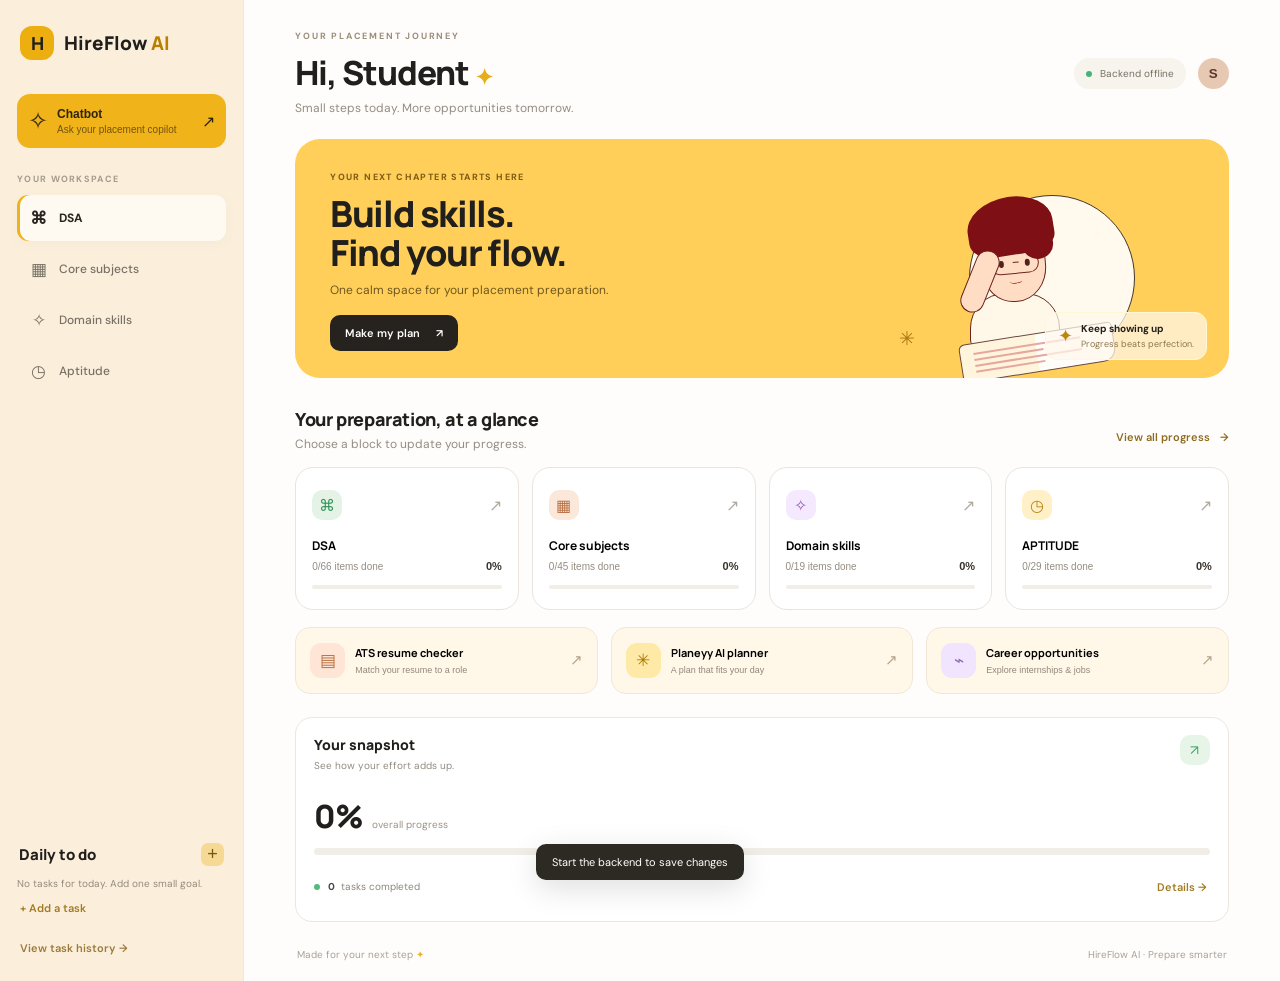
==== static/index.html @ b2f30e20 "Initial commit: HireFlow AI" ====
<!doctype html>
<html lang="en">
<head>
<meta charset="utf-8"><meta name="viewport" content="width=device-width, initial-scale=1"><title>HireFlow AI — Placement Journey</title>
<link rel="preconnect" href="https://fonts.googleapis.com"><link href="https://fonts.googleapis.com/css2?family=DM+Sans:wght@400;500;600;700&family=Manrope:wght@500;600;700;800&display=swap" rel="stylesheet"><link rel="stylesheet" href="/static/style.css?v=3">
</head>
<body>
<div class="app-shell">
<aside class="sidebar">
  <a class="brand" href="#home"><span class="brand-mark">H</span><span>HireFlow<span class="brand-ai"> AI</span></span></a>
  <button class="chat-launch sidebar-chat" id="chatLaunch"><span class="chat-icon">✧</span><span><b>Chatbot</b><small>Ask your placement copilot</small></span><span class="arrow">↗</span></button>
  <div class="side-section-title">YOUR WORKSPACE</div>
  <nav class="side-nav syllabus-nav">
    <button class="nav-link active" data-syllabus="DSA"><span>⌘</span> DSA</button>
    <button class="nav-link" data-syllabus="CORE SUB"><span>▦</span> Core subjects</button>
    <button class="nav-link" data-syllabus="DOMAIN"><span>✧</span> Domain skills</button>
    <button class="nav-link" data-syllabus="APTITUDE"><span>◷</span> Aptitude</button>
  </nav>
  <div class="todo-block">
    <div class="todo-heading"><h3>Daily to do</h3><button class="tiny-add" id="addTaskBtn" title="Add task">+</button></div>
    <div id="taskList" class="task-list"></div>
    <button class="text-button" id="moreTasks">+ Add a task</button>
    <button class="text-button task-history-link" id="taskHistory">View task history →</button>
  </div>
</aside>
<main class="main-area" id="home">
  <header class="topbar"><div><div class="eyebrow">YOUR PLACEMENT JOURNEY</div><h1 id="greeting">Hi, Student <span class="wave">✦</span></h1><p class="subheading">Small steps today. More opportunities tomorrow.</p></div><div class="top-actions"><span class="status-pill"><i></i> <span id="apiStatus">Workspace ready</span></span><button class="avatar avatar-top" id="profileShortcut">S</button></div></header>
  <section class="hero"><div class="hero-copy"><span class="hero-kicker">YOUR NEXT CHAPTER STARTS HERE</span><h2>Build skills.<br>Find your flow.</h2><p>One calm space for your placement preparation.</p><button class="dark-button" data-open="planner">Make my plan <span>↗</span></button></div><div class="hero-art" aria-hidden="true"><div class="art-sun"></div><div class="art-book"><div class="book-line"></div><div class="book-line short"></div><div class="book-line"></div><div class="book-line short"></div></div><div class="art-person"><div class="hair"></div><div class="face"><div class="eye left"></div><div class="eye right"></div><div class="glasses"></div><div class="smile"></div></div><div class="neck"></div><div class="shirt"></div><div class="arm"></div></div><span class="sparkle s1">✦</span><span class="sparkle s2">✳</span></div><div class="hero-note"><span>✦</span><div><b>Keep showing up</b><small>Progress beats perfection.</small></div></div></section>
  <section class="section-heading"><div><h2>Your preparation, at a glance</h2><p>Choose a block to update your progress.</p></div><button class="subtle-button" data-open="progress">View all progress <span>→</span></button></section>
  <section class="progress-grid" id="homeProgress"></section>
  <section class="quick-grid"><button class="quick-card" data-open="ats"><span class="quick-icon peach">▤</span><span><b>ATS resume checker</b><small>Match your resume to a role</small></span><span class="quick-arrow">↗</span></button><button class="quick-card" data-open="planner"><span class="quick-icon yellow">✳</span><span><b>Planeyy AI planner</b><small>A plan that fits your day</small></span><span class="quick-arrow">↗</span></button><button class="quick-card" data-open="opportunities"><span class="quick-icon lilac">⌁</span><span><b>Career opportunities</b><small>Explore internships & jobs</small></span><span class="quick-arrow">↗</span></button></section>
  <section class="bottom-grid"><div class="panel snapshot-panel"><div class="panel-head"><div><h3>Your snapshot</h3><p>See how your effort adds up.</p></div><span class="snapshot-icon">↗</span></div><div class="snapshot-number"><strong id="overallPercent">0%</strong><span>overall progress</span></div><div class="meter"><i id="overallMeter" style="width:0%"></i></div><div class="snapshot-foot"><span><i class="green-dot"></i><b id="doneCount">0</b> tasks completed</span><button class="text-button" data-open="progress">Details →</button></div></div></section>
  <footer>Made for your next step <span>✦</span> <span class="footer-right">HireFlow AI · Prepare smarter</span></footer>
</main>
</div>
<div class="toast" id="toast" role="status"></div>
<div class="modal-backdrop" id="modalBackdrop"><section class="modal" role="dialog" aria-modal="true" aria-labelledby="modalTitle"><div class="modal-head"><div><span class="eyebrow" id="modalEyebrow">H I R E F L O W</span><h2 id="modalTitle">Workspace</h2></div><button class="close-btn" id="closeModal" aria-label="Close">×</button></div><div class="modal-content" id="modalContent"></div></section></div>
<div class="chat-drawer" id="chatDrawer"><div class="chat-head"><div class="chat-avatar">✧</div><div><b>HireFlow AI</b><small>Placement prep, without the overwhelm</small></div><button id="knowledgeBtn" class="secondary-btn" style="padding:7px 8px;margin-right:4px">Notes</button><button id="closeChat" class="close-btn">×</button></div><div class="chat-hint">Ask about DSA, CS subjects, resumes, interviews, or your placement plan.</div><div class="chat-messages" id="chatMessages"><div class="message bot">Hey! I’m your placement copilot. What are you working on today?</div></div><form id="chatForm" class="chat-form"><textarea id="chatInput" rows="1" placeholder="Ask your question…" required></textarea><button type="submit" aria-label="Send message">↑</button></form><div class="chat-foot">Answers use AI. Verify important details.</div></div>
<script src="/static/app.js?v=3"></script>
</body></html>
---- static/style.css ----
:root{--ink:#211f1c;--muted:#8e8982;--cream:#fff8eb;--side:#fbefdc;--yellow:#ffc94f;--gold:#edae10;--line:#eee8df;--white:#fffdfb;--green:#43ae75;--shadow:0 12px 35px #40311a0b}*{box-sizing:border-box}body{margin:0;background:#f5f4f1;color:var(--ink);font-family:'DM Sans',sans-serif;font-size:14px}.app-shell{display:grid;grid-template-columns:244px minmax(0,1fr);min-height:100vh;max-width:1680px;margin:auto;background:#fffdfb}.sidebar{background:var(--side);padding:26px 17px 16px;display:flex;flex-direction:column;min-height:100vh;border-right:1px solid #f3e8d6}.brand{display:flex;align-items:center;gap:10px;color:var(--ink);font-family:Manrope,sans-serif;font-size:19px;font-weight:800;text-decoration:none;padding:0 3px 24px}.brand-mark{display:grid;place-items:center;width:34px;height:34px;background:var(--gold);border-radius:12px;font-size:18px}.brand-ai{color:#b98000}.side-date{border-bottom:1px solid #ebddc8;padding:4px 2px 22px}.date-top{display:flex;justify-content:space-between;color:#6e675d;font-size:12px;margin-bottom:16px}.mini-calendar{display:grid;grid-template-columns:repeat(7,1fr);gap:5px;text-align:center}.day-label{font-size:9px;color:#b2a89a;padding-bottom:5px}.cal-day{height:22px;display:grid;place-items:center;font-size:10px;color:#a59a8b;border-radius:50%}.cal-day.done{background:#d9f0df;color:#21814c;font-weight:700}.cal-day.today{background:var(--gold);color:#fff;font-weight:700}.calendar-legend{display:flex;justify-content:space-between;align-items:center;font-size:9px;color:#8d8375;margin-top:12px}.calendar-legend i{display:inline-block;width:7px;height:7px;border-radius:50%;background:#44b77a;margin-right:4px}.muted{color:#aaa095}.side-section-title{font-size:9px;font-weight:700;letter-spacing:1.3px;color:#a59a8a;margin:22px 4px 10px}.side-nav{display:grid;gap:4px}.nav-link{border:0;background:transparent;color:#777064;display:flex;align-items:center;gap:11px;text-align:left;padding:11px 12px;border-radius:11px;font:500 12px 'DM Sans';cursor:pointer}.nav-link span{font-size:17px;width:19px;text-align:center}.nav-link:hover,.nav-link.active{background:#fffaf1;color:#29251f;box-shadow:0 3px 12px #78500c0a}.nav-link.active{font-weight:700}.todo-block{margin-top:22px}.todo-heading{display:flex;align-items:center;justify-content:space-between;margin:0 2px 10px}.todo-heading h3{font:800 15px Manrope;margin:0}.tiny-add{border:0;background:#f5d995;width:23px;height:23px;border-radius:7px;font-size:18px;cursor:pointer;color:#7b570b}.task-list{display:grid;gap:7px}.side-task{display:flex;align-items:center;gap:8px;background:#fffaf3;border-radius:9px;padding:9px 8px;font-size:11px;color:#4d473f}.side-task input{accent-color:#41ae74}.side-task span{flex:1;min-width:0;overflow:hidden;text-overflow:ellipsis;white-space:nowrap}.side-task.done span{text-decoration:line-through;color:#aaa}.text-button{border:0;background:none;color:#a27b23;font:600 11px 'DM Sans';cursor:pointer;padding:10px 3px}.sidebar-bottom{margin-top:auto;padding-top:20px}.chat-launch{width:100%;border:0;border-radius:13px;background:#f0b319;padding:13px 11px;display:flex;align-items:center;text-align:left;gap:9px;cursor:pointer;color:#30250c}.chat-icon{font-size:24px}.chat-launch b,.chat-launch small{display:block}.chat-launch b{font-size:12px}.chat-launch small{font-size:10px;color:#725410;margin-top:3px}.chat-launch .arrow{margin-left:auto;font-size:16px}.profile-mini{display:flex;align-items:center;gap:9px;border-top:1px solid #ebddc8;margin-top:16px;padding:14px 1px 0}.avatar{display:grid;place-items:center;width:31px;height:31px;border-radius:50%;background:#e7c8b3;color:#5c372b;font-weight:800}.profile-mini b,.profile-mini small{display:block}.profile-mini b{font-size:11px}.profile-mini small{font-size:9px;color:#938777;margin-top:3px}.profile-mini>div:nth-child(2){flex:1}.profile-mini button{border:0;background:none;color:#8f8371;cursor:pointer}.main-area{padding:30px clamp(22px,4vw,62px) 20px;min-width:0;max-width:1400px;width:100%;margin:0 auto}.topbar{display:flex;justify-content:space-between;align-items:center;gap:20px;margin-bottom:23px}.eyebrow{font-size:9px;letter-spacing:1.8px;color:#9b8d79;font-weight:700}.topbar h1{font:800 clamp(25px,2.6vw,35px) Manrope;margin:8px 0 5px;letter-spacing:-1.2px}.wave{color:#e8ae19;font-size:22px}.subheading,.section-heading p,.panel-head p{color:#938c82;font-size:12px;margin:0}.top-actions{display:flex;align-items:center;gap:12px}.status-pill{font-size:10px;color:#777064;background:#f7f4ed;padding:9px 12px;border-radius:30px;white-space:nowrap}.status-pill i{display:inline-block;width:6px;height:6px;border-radius:50%;background:#42b678;margin-right:5px}.icon-btn{width:34px;height:34px;border:1px solid var(--line);background:white;border-radius:11px;font-size:20px;cursor:pointer}.avatar-top{border:0;cursor:pointer}.hero{position:relative;display:flex;align-items:center;justify-content:space-between;overflow:hidden;min-height:205px;background:#ffcf59;border-radius:25px;padding:27px 35px;margin-bottom:29px}.hero-copy{position:relative;z-index:2}.hero-kicker{font-size:9px;font-weight:800;letter-spacing:1.4px;color:#805d16}.hero h2{font:800 clamp(25px,3vw,36px)/1.08 Manrope;letter-spacing:-1.4px;margin:11px 0 9px}.hero p{font-size:12px;color:#6f571d;margin:0 0 17px}.dark-button{border:0;border-radius:10px;background:#26231f;color:#fff;padding:11px 15px;font:600 11px 'DM Sans';cursor:pointer}.dark-button span{margin-left:13px}.hero-art{position:absolute;right:10%;bottom:-3px;width:235px;height:190px}.art-sun{position:absolute;width:166px;height:166px;border:1px solid #41372d;border-radius:50%;background:#fff9ee;right:0;top:4px}.art-book{position:absolute;z-index:3;bottom:9px;right:20px;width:155px;height:39px;background:#fffdf9;border:1px solid #6b483c;border-radius:6px 5px 13px 5px;transform:rotate(-9deg);padding:9px 13px;box-shadow:inset 76px 0 #fff4dc}.book-line{height:2px;background:#e5a7a0;width:85%;margin-bottom:4px}.book-line.short{width:55%}.art-person{position:absolute;z-index:2;left:57px;top:6px;width:100px;height:150px}.face{position:absolute;z-index:2;top:32px;left:24px;width:65px;height:73px;background:#ffddc5;border:1.5px solid #69231c;border-radius:43% 45% 48% 48%;transform:rotate(-5deg)}.hair{position:absolute;z-index:3;top:0;left:10px;width:86px;height:58px;background:#7e1015;border-radius:55% 50% 30% 30%;transform:rotate(-9deg)}.hair:after{content:'';position:absolute;right:3px;bottom:-8px;width:31px;height:30px;background:#7e1015;border-radius:50%}.neck{position:absolute;top:96px;left:45px;width:24px;height:25px;background:#ffddc5;border:1px solid #69231c}.shirt{position:absolute;bottom:0;left:13px;width:90px;height:54px;background:#fff8e9;border:1px solid #69231c;border-radius:35px 35px 7px 7px}.arm{position:absolute;z-index:4;left:11px;top:52px;width:24px;height:65px;background:#ffddc5;border:1px solid #69231c;border-radius:20px;transform:rotate(22deg)}.eye{position:absolute;top:30px;width:5px;height:7px;background:#52221e;border-radius:50%}.eye.left{left:17px}.eye.right{right:15px}.glasses{position:absolute;top:23px;left:8px;width:49px;height:21px;border:1.5px solid #6e2520;border-radius:10px}.glasses:after{content:'';position:absolute;left:22px;top:8px;width:6px;border-top:1px solid #6e2520}.smile{position:absolute;left:26px;top:48px;width:13px;height:6px;border-bottom:1px solid #a33e35;border-radius:50%}.sparkle{position:absolute;z-index:4;color:#fff9eb}.s1{right:29px;top:29px;font-size:22px}.s2{right:220px;bottom:30px;font-size:19px;color:#a97711}.hero-note{position:absolute;right:22px;bottom:18px;display:flex;align-items:center;gap:8px;background:#fff9ecb8;border:1px solid #fff8d7;border-radius:12px;padding:9px 12px;z-index:5}.hero-note>span{color:#b88711;font-size:18px}.hero-note b,.hero-note small{display:block}.hero-note b{font-size:10px}.hero-note small{font-size:9px;color:#8d7850;margin-top:3px}.section-heading{display:flex;align-items:end;justify-content:space-between;gap:12px;margin-bottom:15px}.section-heading h2{font:800 18px Manrope;margin:0 0 5px;letter-spacing:-.4px}.subtle-button{border:0;background:transparent;color:#8d6b20;font:600 11px 'DM Sans';cursor:pointer;padding:8px 0}.subtle-button span{margin-left:7px}.progress-grid{display:grid;grid-template-columns:repeat(4,minmax(0,1fr));gap:13px;margin-bottom:17px}.progress-card{border:1px solid #e9e4dc;border-radius:18px;background:#fff;padding:17px 16px 14px;min-height:143px;text-align:left;cursor:pointer;transition:transform .15s,border-color .15s;position:relative;overflow:hidden}.progress-card:hover{transform:translateY(-2px);border-color:#edc04e}.progress-card .card-top{display:flex;justify-content:space-between;align-items:center;margin-bottom:17px}.block-icon{width:30px;height:30px;border-radius:10px;display:grid;place-items:center;font-size:16px}.block-icon.dsa{background:#e5f3e7;color:#31935a}.block-icon.core{background:#fbe8db;color:#b76e3f}.block-icon.domain{background:#f5e9ff;color:#9161b1}.block-icon.aptitude{background:#fff0c7;color:#b88714}.card-arrow{color:#b2aaa0;font-size:16px}.progress-card h3{font:700 12px Manrope;margin:0 0 6px}.progress-card .card-meta{display:flex;align-items:center;justify-content:space-between;font-size:10px;color:#958c80}.progress-card .card-meta b{color:#38332d;font-size:11px}.mini-meter{height:4px;background:#f1eee8;border-radius:5px;overflow:hidden;margin-top:13px}.mini-meter i{height:100%;display:block;border-radius:5px;background:#f2bd39}.quick-grid{display:grid;grid-template-columns:repeat(3,minmax(0,1fr));gap:13px;margin:0 0 23px}.quick-card{border:1px solid #f0e7d9;background:#fff8e9;border-radius:15px;padding:15px 14px;display:flex;align-items:center;gap:10px;text-align:left;cursor:pointer;min-width:0}.quick-card:hover{background:#fff1d0}.quick-icon{display:grid;place-items:center;width:35px;height:35px;flex-shrink:0;border-radius:11px;font-size:17px}.peach{background:#ffe5d5;color:#b76e3f}.yellow{background:#ffe9a6;color:#a87900}.lilac{background:#f0e4ff;color:#9368b4}.quick-card>span:nth-child(2){min-width:0;flex:1}.quick-card b,.quick-card small{display:block}.quick-card b{font:700 11px Manrope;margin-bottom:5px}.quick-card small{font-size:9px;color:#938779;white-space:normal}.quick-arrow{font-size:15px;color:#b7a58b}.bottom-grid{display:grid;grid-template-columns:1.15fr 1fr;gap:14px}.panel{border:1px solid #ece6de;border-radius:17px;padding:17px 18px;background:#fff}.panel-head{display:flex;justify-content:space-between;align-items:start}.panel-head h3{font:800 14px Manrope;margin:0 0 5px}.panel-head p{font-size:10px}.panel-emoji{font-size:20px;color:#d9a522}.focus-tasks{display:grid;gap:9px;margin:16px 0 8px}.focus-task{display:flex;align-items:center;gap:9px;font-size:11px;color:#575149}.focus-task input{accent-color:#41ae74}.focus-task span{flex:1}.focus-task.done span{text-decoration:line-through;color:#aaa}.outline-button{border:1px solid #e9dfcf;border-radius:9px;padding:8px 11px;background:#fffdf9;color:#8c6b29;font:600 10px 'DM Sans';cursor:pointer}.snapshot-icon{display:grid;place-items:center;width:30px;height:30px;border-radius:10px;background:#e7f4e8;color:#48a66d}.snapshot-number{display:flex;align-items:baseline;gap:9px;margin-top:22px}.snapshot-number strong{font:800 32px Manrope;letter-spacing:-1px}.snapshot-number span{font-size:10px;color:#9c9388}.meter{height:7px;border-radius:8px;background:#f1eee8;margin:10px 0 15px;overflow:hidden}.meter i{display:block;height:100%;background:#54b97b;border-radius:8px;transition:width .3s}.snapshot-foot{display:flex;justify-content:space-between;align-items:center;font-size:10px;color:#8e877c}.snapshot-foot b{color:#4c463f;margin:0 3px}.green-dot{display:inline-block;width:6px;height:6px;background:#54b97b;border-radius:50%;margin-right:5px}footer{font-size:10px;color:#aaa197;padding:26px 2px 0}footer>span:first-child{color:#e9b531}.footer-right{float:right}.modal-backdrop{position:fixed;inset:0;background:#28231c66;display:none;align-items:center;justify-content:center;padding:20px;z-index:20}.modal-backdrop.show{display:flex}.modal{width:min(720px,100%);max-height:90vh;overflow:auto;background:#fffdf9;border-radius:20px;box-shadow:0 25px 90px #251c1240}.modal-head{display:flex;align-items:center;justify-content:space-between;padding:22px 25px 17px;border-bottom:1px solid #eee8df;position:sticky;top:0;background:#fffdf9;z-index:2}.modal-head h2{font:800 23px Manrope;margin:5px 0 0;letter-spacing:-.7px}.close-btn{border:0;background:#f5f0e8;border-radius:9px;width:32px;height:32px;font-size:23px;cursor:pointer;color:#71685b;line-height:1}.modal-content{padding:23px 25px 27px}.form-grid{display:grid;grid-template-columns:repeat(2,minmax(0,1fr));gap:14px}.field{display:grid;gap:6px;margin-bottom:14px}.field label{font-size:11px;font-weight:700;color:#6b6256}.field input,.field select,.field textarea,.search-input{width:100%;border:1px solid #e6dfd4;border-radius:10px;padding:11px 12px;background:#fff;font:12px 'DM Sans';color:#2e2923;outline:none}.field input:focus,.field select:focus,.field textarea:focus,.search-input:focus{border-color:#e9b834;box-shadow:0 0 0 3px #ffc94f25}.field textarea{resize:vertical;min-height:100px}.primary-btn{border:0;border-radius:10px;background:#f1b51a;color:#2f260f;padding:11px 15px;font:700 11px 'DM Sans';cursor:pointer}.primary-btn:disabled{opacity:.6;cursor:wait}.secondary-btn{border:1px solid #e8dfd1;background:#fffaf0;border-radius:10px;padding:10px 13px;font:600 11px 'DM Sans';cursor:pointer;color:#6f5c37}.helper{font-size:10px;color:#958b7d;line-height:1.5}.result-box{background:#fff8e8;border:1px solid #f4e4bd;border-radius:12px;padding:15px;margin-top:16px;line-height:1.65;font-size:12px;overflow-wrap:anywhere}.result-box h3{font:800 13px Manrope}.result-box ul{padding-left:19px}.result-box pre{white-space:pre-wrap;font:12px/1.6 'DM Sans'}.block-topic{display:flex;align-items:center;gap:10px;padding:11px 0;border-bottom:1px solid #f0ebe4}.block-topic input{accent-color:#48b276}.block-topic span{flex:1;font-size:12px}.block-topic small{font-size:10px;color:#9a9185}.opportunity-list{display:grid;gap:11px;margin-top:14px}.op-card{border:1px solid #eee6da;border-radius:13px;padding:15px}.op-title{display:flex;justify-content:space-between;gap:12px}.op-title h3{font:700 13px Manrope;margin:0 0 5px}.op-title p{font-size:10px;color:#908779;margin:0}.op-stipend{font-size:11px;font-weight:700;color:#6f8e51;white-space:nowrap}.skill-tags{display:flex;flex-wrap:wrap;gap:6px;margin:11px 0}.skill-tag{font-size:9px;border-radius:6px;padding:5px 7px;background:#f6f1e8;color:#786d5e}.op-actions{display:flex;gap:8px;align-items:center}.op-actions a{font-size:10px;color:#9a7214;text-decoration:none;font-weight:700}.application-row{display:grid;grid-template-columns:1fr 140px;gap:12px;align-items:center;border-bottom:1px solid #eee8df;padding:12px 0}.application-row select{padding:8px;border:1px solid #e6dfd4;border-radius:8px;font:11px 'DM Sans'}.empty-state{text-align:center;padding:35px 15px;color:#928779;font-size:12px}.empty-state b{display:block;color:#403a31;font:700 14px Manrope;margin-bottom:6px}.chat-drawer{position:fixed;right:18px;bottom:18px;width:min(380px,calc(100vw - 28px));height:min(600px,calc(100vh - 36px));background:#fffdf9;border:1px solid #e9e0d2;border-radius:20px;box-shadow:0 20px 80px #33281d30;z-index:30;display:none;flex-direction:column;overflow:hidden}.chat-drawer.open{display:flex}.chat-head{display:flex;align-items:center;gap:10px;padding:15px;border-bottom:1px solid #eee8df}.chat-avatar{width:35px;height:35px;display:grid;place-items:center;border-radius:12px;background:#ffcf59;font-size:22px}.chat-head>div:nth-child(2){flex:1}.chat-head b,.chat-head small{display:block}.chat-head b{font:800 12px Manrope}.chat-head small{font-size:9px;color:#968c7f;margin-top:3px}.chat-hint{margin:12px 13px 0;padding:10px;background:#fff5dc;border-radius:10px;color:#86734c;font-size:10px;line-height:1.5}.chat-messages{flex:1;overflow:auto;padding:13px;display:flex;flex-direction:column;gap:10px}.message{max-width:88%;font-size:11px;line-height:1.6;padding:10px 12px;border-radius:13px;white-space:pre-wrap;overflow-wrap:anywhere}.message.bot{align-self:flex-start;background:#f5f0e7;border-bottom-left-radius:4px}.message.user{align-self:flex-end;background:#ffdf84;border-bottom-right-radius:4px}.chat-form{display:flex;gap:8px;padding:11px;border-top:1px solid #eee8df}.chat-form textarea{resize:none;flex:1;max-height:90px;border:1px solid #e5ded3;border-radius:11px;padding:10px;font:11px 'DM Sans';outline:none}.chat-form button{width:38px;border:0;border-radius:10px;background:#f0b319;font-size:20px;cursor:pointer}.chat-foot{text-align:center;padding:0 10px 10px;font-size:9px;color:#a39a8e}.toast{position:fixed;bottom:20px;left:50%;transform:translate(-50%,20px);opacity:0;pointer-events:none;z-index:50;background:#2d2a24;color:#fff;padding:11px 16px;border-radius:10px;font-size:11px;transition:.2s;box-shadow:0 8px 30px #0002}.toast.show{opacity:1;transform:translate(-50%,0)}.inline-row{display:flex;gap:9px;align-items:center}.inline-row>*{flex:1}.section-intro{font-size:12px;color:#908779;line-height:1.6;margin-top:0}.pill-label{display:inline-block;background:#f3eddf;border-radius:6px;padding:5px 8px;font-size:9px;color:#786c5a;margin-right:5px}.danger-link{border:0;background:none;color:#bd6d54;font-size:10px;cursor:pointer}
@media(max-width:1050px){.app-shell{grid-template-columns:215px minmax(0,1fr)}.main-area{padding:25px 25px 20px}.hero-art{right:4%}.hero-note{display:none}.progress-grid{grid-template-columns:repeat(2,minmax(0,1fr))}.progress-card{min-height:130px}.quick-grid{grid-template-columns:1fr}.quick-card{padding:12px}.quick-card b{font-size:12px}}@media(max-width:700px){.app-shell{display:block}.sidebar{min-height:0;padding:13px 16px;display:block;border-right:0;border-bottom:1px solid #eddfca}.brand{padding:0;font-size:17px}.brand-mark{width:30px;height:30px}.side-date,.side-section-title,.todo-block,.sidebar-bottom{display:none}.side-nav{display:flex;overflow-x:auto;margin-top:13px;gap:5px}.nav-link{white-space:nowrap;padding:8px 10px;font-size:11px}.nav-link span{font-size:14px}.main-area{padding:22px 15px}.topbar{align-items:flex-start;margin-bottom:17px}.topbar h1{font-size:26px}.subheading{font-size:11px;max-width:250px;line-height:1.5}.status-pill{display:none}.top-actions{gap:7px}.hero{min-height:190px;padding:23px 21px;border-radius:19px}.hero h2{font-size:28px}.hero p{max-width:190px;line-height:1.5}.hero-art{right:-40px;opacity:.55;transform:scale(.85);transform-origin:bottom right}.hero-copy{z-index:3}.section-heading{align-items:start}.section-heading h2{font-size:16px}.section-heading p{font-size:10px;line-height:1.5}.subtle-button{font-size:10px;white-space:nowrap}.progress-grid{gap:9px}.progress-card{padding:13px 12px;min-height:127px;border-radius:14px}.progress-card .card-top{margin-bottom:12px}.progress-card h3{font-size:11px}.quick-grid{gap:9px;margin-bottom:16px}.bottom-grid{grid-template-columns:1fr;gap:10px}.panel{padding:15px}.modal-backdrop{padding:8px}.modal{max-height:94vh;border-radius:16px}.modal-head{padding:18px}.modal-content{padding:18px}.form-grid{grid-template-columns:1fr;gap:0}.footer-right{display:none}.chat-drawer{right:8px;bottom:8px;height:calc(100vh - 16px);width:calc(100vw - 16px)}}

/* Sidebar refresh: chatbot first, workspace only, daily tasks anchored at the bottom */
.sidebar{display:flex;flex-direction:column;min-height:100vh;gap:0}.sidebar-chat{margin:24px 0 25px;width:100%;flex-shrink:0}.side-section-title{margin:0 0 10px}.side-nav{display:grid;gap:5px}.todo-block{margin-top:auto;padding-top:26px}.task-history-link{display:block;margin-top:6px;color:#9a7b3b}.sidebar-bottom{display:none!important}.side-date{display:none!important}.nav-link{width:100%}.syllabus-group{margin:20px 0 8px}.syllabus-group h3{font:800 13px Manrope;margin:0 0 6px;color:#544832}.syllabus-summary{position:sticky;top:69px;background:#fffdf9;padding:10px 0 3px;z-index:1;font-size:11px;color:#8d7c5d}.syllabus-summary b{color:#463d2f}.syllabus-summary .meter{margin:8px 0}.history-list{display:grid;gap:0}.history-row{display:flex;gap:11px;align-items:center;padding:13px 0;border-bottom:1px solid #eee8df}.history-check{display:grid;place-items:center;flex-shrink:0;width:28px;height:28px;border-radius:50%;background:#e5f5e8;color:#35945b;font-weight:800}.history-row b,.history-row small{display:block}.history-row b{font-size:12px}.history-row small{font-size:10px;color:#988e80;margin-top:4px}.task-list{max-height:210px;overflow:auto}.side-task{display:flex;align-items:flex-start;gap:8px;padding:10px 9px;background:#fff;border:1px solid #f1e8da;border-radius:9px;margin-bottom:7px;font-size:11px;line-height:1.4}.side-task input{margin-top:2px;accent-color:#40a96c}.side-task span{flex:1}.side-task.done span{text-decoration:line-through;color:#aaa}
@media(max-width:700px){.sidebar{min-height:0;display:block}.sidebar-chat{margin:12px 0}.side-section-title{margin-bottom:6px}.side-nav{display:flex;overflow-x:auto}.todo-block{display:none}.task-history-link{display:none}}

/* Focused workspace navigation: syllabus blocks only, with daily tasks anchored below. */
.syllabus-nav .nav-link{padding:12px 12px;font-size:12px}
.syllabus-nav .nav-link.active{background:#fffaf1;box-shadow:inset 3px 0 #edb31d,0 3px 12px #78500c0a}
.sidebar-chat{margin-top:10px;margin-bottom:25px}
.todo-block{margin-top:auto;padding-top:24px}
@media(max-width:700px){.syllabus-nav{display:flex;overflow-x:auto}.syllabus-nav .nav-link{flex:0 0 auto}.todo-block{display:none}}

/* Daily tasks live only in the sidebar; keep task history accessible on small screens too. */
.bottom-grid{grid-template-columns:minmax(0,1fr)}
.snapshot-panel{max-width:100%}
.task-list{max-height:260px;overflow-y:auto}
@media(max-width:700px){.todo-block{display:block!important;margin-top:18px;padding-top:15px;border-top:1px solid #eddfca}.task-list{max-height:180px}.task-history-link{display:block!important}.sidebar-chat{margin:12px 0 16px}.side-section-title{display:block!important;margin:0 0 8px}.todo-heading h3{font-size:16px}}

/* ATS report: structured, readable results instead of raw Markdown */
.ats-report{display:grid;gap:14px;margin-top:18px;color:var(--ink)}
.ats-score-card{display:flex;align-items:center;gap:17px;padding:18px;background:#fff9eb;border:1px solid #f1dfb7;border-radius:16px}
.ats-score-ring{--score:0%;width:94px;height:94px;flex:0 0 94px;border-radius:50%;display:grid;place-items:center;background:conic-gradient(#eeb31c var(--score),#f0e8d9 var(--score));position:relative}
.ats-score-ring:before{content:'';position:absolute;inset:8px;background:#fffdf8;border-radius:50%}
.ats-score-ring>div{position:relative;display:flex;align-items:baseline;gap:2px}.ats-score-ring strong{font:800 27px Manrope}.ats-score-ring span{font-size:10px;color:#958b7d}
.ats-score-copy{min-width:0;flex:1}.ats-kicker{font-size:9px;letter-spacing:1.5px;font-weight:800;color:#a27b23}.ats-score-copy h3{font:800 16px Manrope;margin:5px 0}.ats-score-copy p,.ats-section-heading p{font-size:11px;line-height:1.55;color:#898176;margin:0}.ats-meter{height:6px;background:#eee5d4;border-radius:20px;overflow:hidden;margin-top:10px}.ats-meter i{display:block;height:100%;border-radius:20px;background:#eeb31c}
.ats-columns{display:grid;grid-template-columns:1fr 1fr;gap:12px}.ats-mini-card{min-width:0;border:1px solid #eee7dc;border-radius:13px;padding:13px;background:#fff}.ats-mini-card h3{display:flex;justify-content:space-between;gap:8px;font:700 12px Manrope;margin:0 0 10px}.ats-mini-card h3 span{color:#95836a;background:#f8f1e4;border-radius:20px;padding:2px 7px;font-size:10px}.ats-chips{display:flex;flex-wrap:wrap;gap:6px}.ats-chip{font-size:10px;border-radius:6px;padding:5px 7px;overflow-wrap:anywhere}.ats-chip.matched{background:#eaf6ed;color:#34794c}.ats-chip.missing{background:#fff0df;color:#98612a}
.ats-feedback{border:1px solid #eee7dc;border-radius:14px;padding:16px;background:#fff}.ats-section-heading{margin-bottom:12px}.ats-section-heading h3{font:800 17px Manrope;margin:5px 0}.ats-feedback-content{font-size:12px;line-height:1.7;color:#504a42;overflow-wrap:anywhere}.ats-feedback-content h3{font:800 13px Manrope;margin:17px 0 7px;padding-bottom:6px;border-bottom:1px solid #f0e9de}.ats-feedback-content h3:first-child{margin-top:0}.ats-feedback-content p{margin:7px 0}.ats-feedback-content ul,.ats-feedback-content ol{padding-left:20px;margin:7px 0 13px}.ats-feedback-content li{padding-left:3px;margin:5px 0}.ats-feedback-content strong{color:#29251f}.ats-feedback-content code{background:#f6f0e5;padding:2px 4px;border-radius:4px}.ats-loading{padding:16px;border:1px solid #eee7dc;border-radius:12px;color:#8b7958;background:#fffaf0;font-size:12px}
@media(max-width:650px){.ats-columns{grid-template-columns:1fr}.ats-score-card{align-items:flex-start;padding:13px}.ats-score-ring{width:78px;height:78px;flex-basis:78px}.ats-score-ring strong{font-size:23px}}

/* Readable formatted chatbot answers */
.message.bot{white-space:normal;max-width:94%;font-size:12px;line-height:1.65}
.message.bot p{margin:0 0 9px}.message.bot p:last-child{margin-bottom:0}
.message.bot h2,.message.bot h3,.message.bot h4,.message.bot h5{font-family:Manrope,sans-serif;line-height:1.35;margin:12px 0 6px;color:#30281c}
.message.bot h2{font-size:15px}.message.bot h3{font-size:13px}.message.bot h4,.message.bot h5{font-size:12px}
.message.bot ul,.message.bot ol{margin:5px 0 10px;padding-left:21px}.message.bot li{padding-left:2px;margin:4px 0}.message.bot strong{font-weight:800;color:#332b20}.message.bot em{font-style:italic}.message.bot code{font-family:Consolas,monospace;font-size:11px;background:#ebe4d8;border-radius:4px;padding:2px 4px;overflow-wrap:anywhere}.message.bot pre{white-space:pre-wrap;overflow-x:auto;background:#28251f;color:#fff5e2;border-radius:9px;padding:10px;margin:8px 0;font-size:11px}.message.bot pre code{background:none;color:inherit;padding:0}.message.bot a{color:#8c6100;text-decoration:underline;overflow-wrap:anywhere}.message.bot hr{border:0;border-top:1px solid #e4dbcd;margin:9px 0}.chat-sources{border-top:1px solid #e5ddcf;margin-top:11px;padding-top:8px;display:flex;flex-wrap:wrap;align-items:center;gap:5px}.chat-sources strong{width:100%;font-size:10px;color:#88765a}.chat-sources span{font-size:10px;border:1px solid #e7ddca;background:#fffaf1;border-radius:20px;padding:3px 7px;color:#79694e}
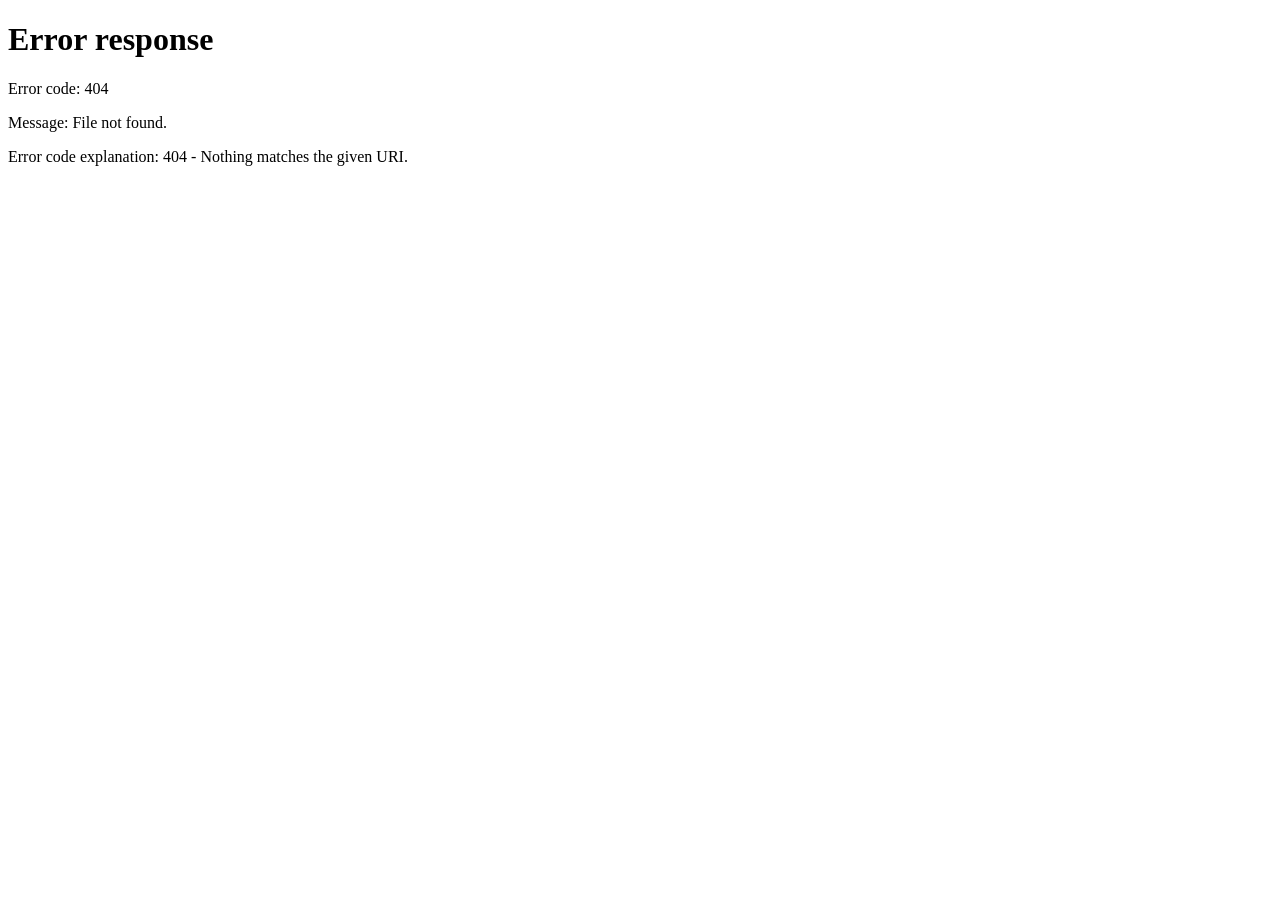
==== commit 6c0e3a74: "Enhanced UI for chatbot and Ai planner. Added Login page for users" ====
--- a/static/index.html
+++ b/static/index.html
@@ -2,7 +2,7 @@
 <html lang="en">
 <head>
 <meta charset="utf-8"><meta name="viewport" content="width=device-width, initial-scale=1"><title>HireFlow AI — Placement Journey</title>
-<link rel="preconnect" href="https://fonts.googleapis.com"><link href="https://fonts.googleapis.com/css2?family=DM+Sans:wght@400;500;600;700&family=Manrope:wght@500;600;700;800&display=swap" rel="stylesheet"><link rel="stylesheet" href="/static/style.css?v=3">
+<link rel="preconnect" href="https://fonts.googleapis.com"><link href="https://fonts.googleapis.com/css2?family=DM+Sans:wght@400;500;600;700&family=Manrope:wght@500;600;700;800&display=swap" rel="stylesheet"><link rel="stylesheet" href="/static/style.css?v=4">
 </head>
 <body>
 <div class="app-shell">
@@ -24,7 +24,7 @@
   </div>
 </aside>
 <main class="main-area" id="home">
-  <header class="topbar"><div><div class="eyebrow">YOUR PLACEMENT JOURNEY</div><h1 id="greeting">Hi, Student <span class="wave">✦</span></h1><p class="subheading">Small steps today. More opportunities tomorrow.</p></div><div class="top-actions"><span class="status-pill"><i></i> <span id="apiStatus">Workspace ready</span></span><button class="avatar avatar-top" id="profileShortcut">S</button></div></header>
+  <header class="topbar"><div><div class="eyebrow">YOUR PLACEMENT JOURNEY</div><h1 id="greeting">Hi, Student <span class="wave">✦</span></h1><p class="subheading">Small steps today. More opportunities tomorrow.</p></div><div class="top-actions"><span class="status-pill"><i></i> <span id="apiStatus">Workspace ready</span></span><button class="secondary-btn logout-btn" id="logoutBtn" type="button">Sign out</button><button class="avatar avatar-top" id="profileShortcut">S</button></div></header>
   <section class="hero"><div class="hero-copy"><span class="hero-kicker">YOUR NEXT CHAPTER STARTS HERE</span><h2>Build skills.<br>Find your flow.</h2><p>One calm space for your placement preparation.</p><button class="dark-button" data-open="planner">Make my plan <span>↗</span></button></div><div class="hero-art" aria-hidden="true"><div class="art-sun"></div><div class="art-book"><div class="book-line"></div><div class="book-line short"></div><div class="book-line"></div><div class="book-line short"></div></div><div class="art-person"><div class="hair"></div><div class="face"><div class="eye left"></div><div class="eye right"></div><div class="glasses"></div><div class="smile"></div></div><div class="neck"></div><div class="shirt"></div><div class="arm"></div></div><span class="sparkle s1">✦</span><span class="sparkle s2">✳</span></div><div class="hero-note"><span>✦</span><div><b>Keep showing up</b><small>Progress beats perfection.</small></div></div></section>
   <section class="section-heading"><div><h2>Your preparation, at a glance</h2><p>Choose a block to update your progress.</p></div><button class="subtle-button" data-open="progress">View all progress <span>→</span></button></section>
   <section class="progress-grid" id="homeProgress"></section>
@@ -36,5 +36,5 @@
 <div class="toast" id="toast" role="status"></div>
 <div class="modal-backdrop" id="modalBackdrop"><section class="modal" role="dialog" aria-modal="true" aria-labelledby="modalTitle"><div class="modal-head"><div><span class="eyebrow" id="modalEyebrow">H I R E F L O W</span><h2 id="modalTitle">Workspace</h2></div><button class="close-btn" id="closeModal" aria-label="Close">×</button></div><div class="modal-content" id="modalContent"></div></section></div>
 <div class="chat-drawer" id="chatDrawer"><div class="chat-head"><div class="chat-avatar">✧</div><div><b>HireFlow AI</b><small>Placement prep, without the overwhelm</small></div><button id="knowledgeBtn" class="secondary-btn" style="padding:7px 8px;margin-right:4px">Notes</button><button id="closeChat" class="close-btn">×</button></div><div class="chat-hint">Ask about DSA, CS subjects, resumes, interviews, or your placement plan.</div><div class="chat-messages" id="chatMessages"><div class="message bot">Hey! I’m your placement copilot. What are you working on today?</div></div><form id="chatForm" class="chat-form"><textarea id="chatInput" rows="1" placeholder="Ask your question…" required></textarea><button type="submit" aria-label="Send message">↑</button></form><div class="chat-foot">Answers use AI. Verify important details.</div></div>
-<script src="/static/app.js?v=3"></script>
+<script src="/static/app.js?v=4"></script>
 </body></html>
--- a/static/style.css
+++ b/static/style.css
@@ -35,3 +35,32 @@
 .message.bot h2,.message.bot h3,.message.bot h4,.message.bot h5{font-family:Manrope,sans-serif;line-height:1.35;margin:12px 0 6px;color:#30281c}
 .message.bot h2{font-size:15px}.message.bot h3{font-size:13px}.message.bot h4,.message.bot h5{font-size:12px}
 .message.bot ul,.message.bot ol{margin:5px 0 10px;padding-left:21px}.message.bot li{padding-left:2px;margin:4px 0}.message.bot strong{font-weight:800;color:#332b20}.message.bot em{font-style:italic}.message.bot code{font-family:Consolas,monospace;font-size:11px;background:#ebe4d8;border-radius:4px;padding:2px 4px;overflow-wrap:anywhere}.message.bot pre{white-space:pre-wrap;overflow-x:auto;background:#28251f;color:#fff5e2;border-radius:9px;padding:10px;margin:8px 0;font-size:11px}.message.bot pre code{background:none;color:inherit;padding:0}.message.bot a{color:#8c6100;text-decoration:underline;overflow-wrap:anywhere}.message.bot hr{border:0;border-top:1px solid #e4dbcd;margin:9px 0}.chat-sources{border-top:1px solid #e5ddcf;margin-top:11px;padding-top:8px;display:flex;flex-wrap:wrap;align-items:center;gap:5px}.chat-sources strong{width:100%;font-size:10px;color:#88765a}.chat-sources span{font-size:10px;border:1px solid #e7ddca;background:#fffaf1;border-radius:20px;padding:3px 7px;color:#79694e}
+
+/* Sign out */
+.logout-btn{padding:8px 12px;white-space:nowrap}
+@media(max-width:700px){.logout-btn{padding:7px 9px;font-size:10px}}
+
+/* Chat lists: nested bullets inside numbered steps */
+.message.bot li>ul{margin:4px 0 4px}.message.bot ol li::marker{font-weight:700;color:#8c6100}
+
+/* AI planner: structured day cards */
+.plan-wrap{margin-top:16px;display:grid;gap:12px}
+.plan-recent{font:700 11px 'DM Sans';color:#a27b23;letter-spacing:.4px;text-transform:uppercase}
+.plan-summary{display:flex;align-items:center;justify-content:space-between;gap:16px;background:#fff9eb;border:1px solid #f1dfb7;border-radius:16px;padding:16px 18px}
+.plan-summary p{margin:6px 0 0;font-size:12px;line-height:1.55;color:#6f6252}
+.plan-stat{text-align:right;flex-shrink:0}.plan-stat strong{display:block;font:800 22px Manrope;letter-spacing:-.6px}.plan-stat span{font-size:10px;color:#958b7d}
+.plan-day{border:1px solid #eee7dc;border-radius:15px;background:#fff;overflow:hidden}
+.plan-day-head{display:flex;align-items:center;gap:12px;padding:13px 15px;background:#fffaf0;border-bottom:1px solid #f3ead9}
+.plan-day-num{flex-shrink:0;background:#26231f;color:#ffd978;border-radius:9px;padding:6px 9px;font:800 11px Manrope}
+.plan-day-title{flex:1;min-width:0}.plan-day-title h3{font:800 13px Manrope;margin:0}.plan-day-title p{margin:3px 0 0;font-size:11px;color:#8d8374;line-height:1.45}
+.plan-day-time{flex-shrink:0;font-size:11px;font-weight:700;color:#8c6b20;background:#fff1c9;border-radius:20px;padding:4px 9px}
+.plan-tasks{list-style:none;margin:0;padding:4px 15px 8px}
+.plan-task{display:flex;align-items:center;gap:11px;padding:11px 0;border-bottom:1px solid #f4efe7}.plan-task:last-child{border-bottom:0}
+.plan-cat{flex:0 0 92px;text-align:center;font-size:9px;font-weight:800;letter-spacing:.3px;border-radius:7px;padding:5px 4px;background:#f3eddf;color:#786c5a}
+.plan-cat.dsa{background:#e5f3e7;color:#2f7f50}.plan-cat.core{background:#fbe8db;color:#a5612f}.plan-cat.domain{background:#f1e5fb;color:#7d4fa0}.plan-cat.aptitude{background:#fff0c7;color:#9c7410}.plan-cat.mock{background:#e3effa;color:#2f6a9c}.plan-cat.rev{background:#eeeeea;color:#6d6a62}.plan-cat.resume{background:#fde6ea;color:#a8465a}
+.plan-task-main{flex:1;min-width:0}.plan-task-main b{display:block;font-size:12px;line-height:1.4}.plan-task-main small{display:block;font-size:10.5px;color:#908779;line-height:1.5;margin-top:3px}
+.plan-min{flex-shrink:0;font-size:11px;font-weight:700;color:#6f6252;white-space:nowrap}
+.plan-add{flex-shrink:0;width:26px;height:26px;border:1px solid #ecd9a8;background:#fff8e4;color:#8c6100;border-radius:8px;font-size:16px;line-height:1;cursor:pointer}.plan-add:hover{background:#ffe9a6}.plan-add:disabled{background:#e5f5e8;border-color:#cfe8d4;color:#35945b;cursor:default}
+.plan-check{border:1px solid #eee7dc;border-radius:15px;padding:14px 16px;background:#fff}.plan-check h3{font:800 13px Manrope;margin:0 0 9px}.plan-check ul{list-style:none;margin:0;padding:0;display:grid;gap:8px}.plan-check li{display:flex;align-items:flex-start;gap:9px;font-size:12px;line-height:1.5;color:#504a42}.plan-check li span{flex:0 0 14px;height:14px;margin-top:2px;border:1.5px solid #d9c9a4;border-radius:4px}
+.plan-fallback{border:1px solid #eee7dc;border-radius:14px;padding:16px;background:#fff}
+@media(max-width:650px){.plan-summary{flex-direction:column;align-items:flex-start}.plan-stat{text-align:left}.plan-task{flex-wrap:wrap}.plan-cat{flex-basis:auto;padding:5px 8px}.plan-task-main{flex-basis:calc(100% - 130px)}}
